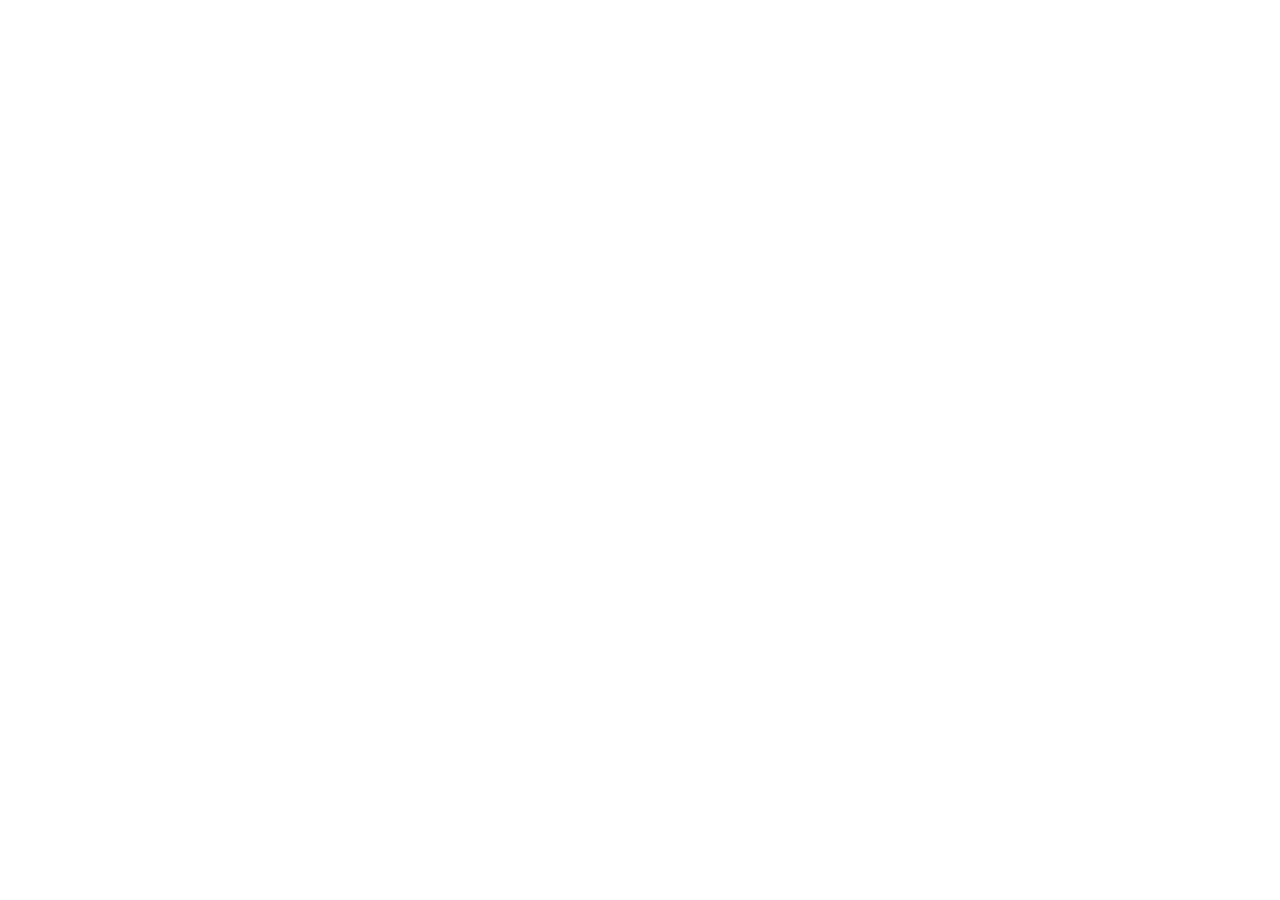
==== index.html @ 2e766494 "favicon eingebunden" ====
<!doctype html>
<html lang="de">
  <head>
    <meta charset="UTF-8" />
    <meta name="viewport" content="width=device-width, initial-scale=1.0" />
    <title>Book Store</title>
    <link rel="stylesheet" href="style.css" />
    <script src="./script/base.js" defer></script>
    <script src="./script/data.js" defer></script>

    <link rel="icon" type="image/png" href="./assets/icon/favicon.png" />
  </head>
  <body></body>
</html>
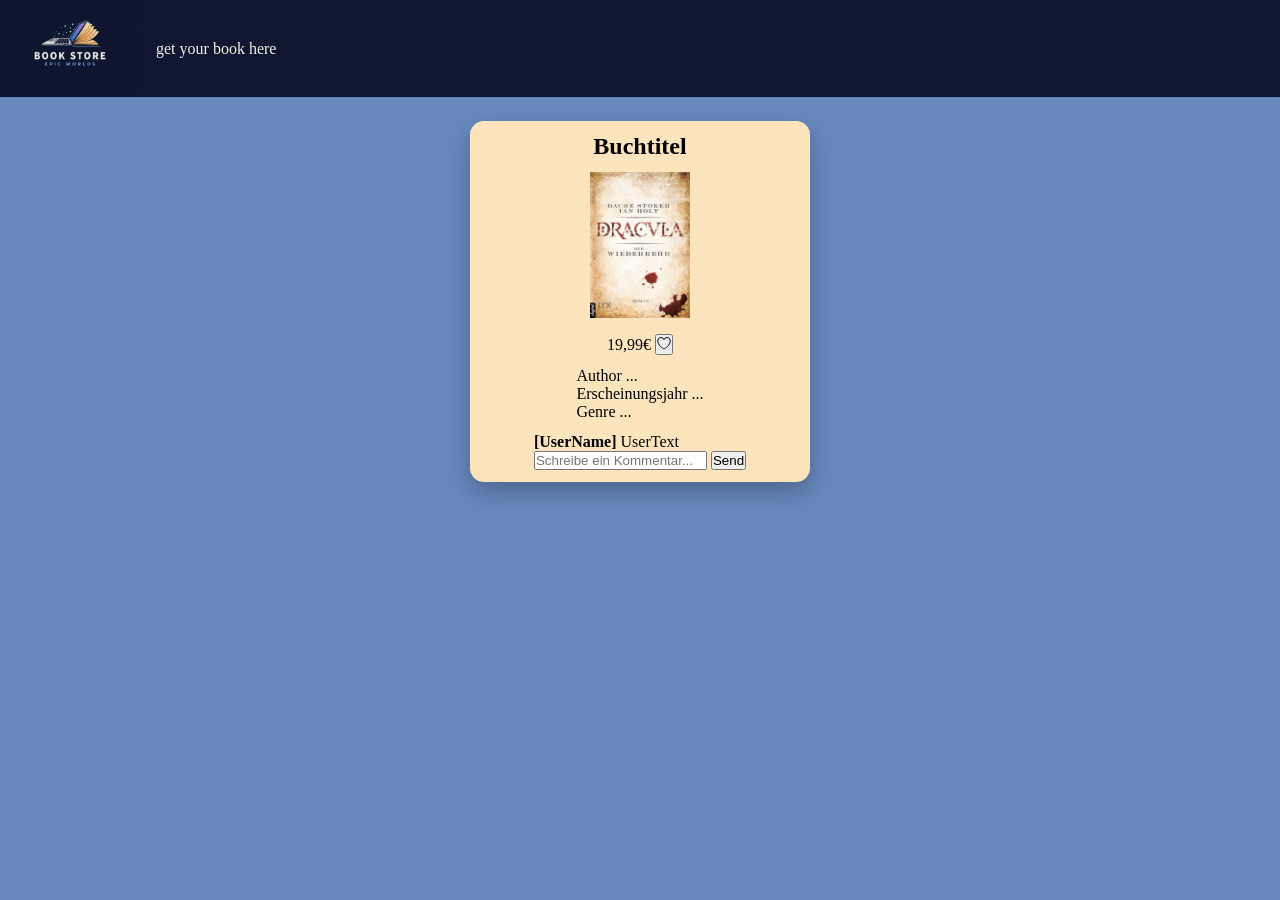
==== commit 31438079: "html grundgerüst erstellt + css basics" ====
--- a/index.html
+++ b/index.html
@@ -10,5 +10,58 @@
 
     <link rel="icon" type="image/png" href="./assets/icon/favicon.png" />
   </head>
-  <body></body>
+  <body>
+    <header class="header">
+      <div>
+        <img src="./assets/logo.png" class="logo" />
+      </div>
+      <div>get your book here</div>
+    </header>
+    <main>
+      <!-----  Book Card 1    ------->
+      <section class="book-card">
+        <h2 class="book-title">Buchtitel</h2>
+
+        <div class="book-img-container">
+          <img src="./assets/img/dracula.jpeg" class="book-image" alt="Cover von Dracule - Die Wiederkehr" />
+        </div>
+        <!-----  Book PRICE & LIKE    ------->
+        <div class="book-info">
+          <span class="book-price">19,99€</span>
+          <button class="like-button" type="button">
+            <img src="./assets/icon/Heart--Streamline-Flex.svg" alt="Like Icon" />
+          </button>
+        </div>
+        <!-----  Book FACTS    ------->
+
+        <div class="book-facts">
+          <div>
+            <span>Author</span>
+            <span>...</span>
+          </div>
+
+          <div>
+            <span>Erscheinungsjahr</span>
+            <span>...</span>
+          </div>
+
+          <div>
+            <span>Genre</span>
+            <span>...</span>
+          </div>
+        </div>
+        <!-----  COMMENT SECTION    ------->
+        <div class="comment-section">
+          <div class="comment-list">
+            <div class="single-comment"><strong>[UserName]</strong> UserText</div>
+          </div>
+          <!-----  INPUT    ------->
+          <div class="form">
+            <input type="text" placeholder="Schreibe ein Kommentar..." />
+            <button>Send</button>
+          </div>
+        </div>
+      </section>
+    </main>
+  </body>
 </html>
--- a/style.css
+++ b/style.css
@@ -0,0 +1,69 @@
+* {
+  box-sizing: border-box;
+  margin: 0;
+  padding: 0;
+}
+
+:root {
+  --primary-color: rgb(14, 23, 47); /* Logo Hintergrund */
+  --primary-light: rgb(24, 48, 84);
+
+  --accent-color: rgb(103, 137, 190); /* Logo Akzentfarbe */
+  --accent-hover: rgb(129, 162, 214);
+
+  --paper-color: rgb(252, 228, 188); /* Bücherseitenfarbe */
+  --paper-dark: rgb(224, 196, 152);
+
+  --text-light: rgb(245, 241, 232);
+  --text-dark: rgb(28, 28, 28);
+
+  --like-color: rgb(196, 72, 92);
+  --border-color: rgba(255, 255, 255, 0.12);
+  --shadow-color: rgba(0, 0, 0, 0.25);
+}
+
+body {
+  background-color: var(--accent-color);
+}
+
+main {
+  display: flex;
+  justify-content: center;
+  align-items: center;
+  padding-top: 24px;
+}
+
+.header {
+  display: flex;
+  align-items: center;
+
+  gap: 16px;
+  background-color: var(--primary-color);
+  color: var(--text-light);
+}
+
+.logo {
+  width: 140px;
+  height: auto;
+}
+
+.book-card {
+  width: 100%;
+  max-width: 340px; /* kleiner als vorher */
+  background-color: var(--paper-color);
+  border-radius: 14px;
+  overflow: hidden;
+  box-shadow: 0 10px 25px var(--shadow-color);
+
+  display: flex;
+  flex-direction: column;
+  align-items: center;
+
+  padding: 12px;
+  gap: 12px;
+}
+
+.book-image {
+  width: 100px;
+  height: auto;
+}
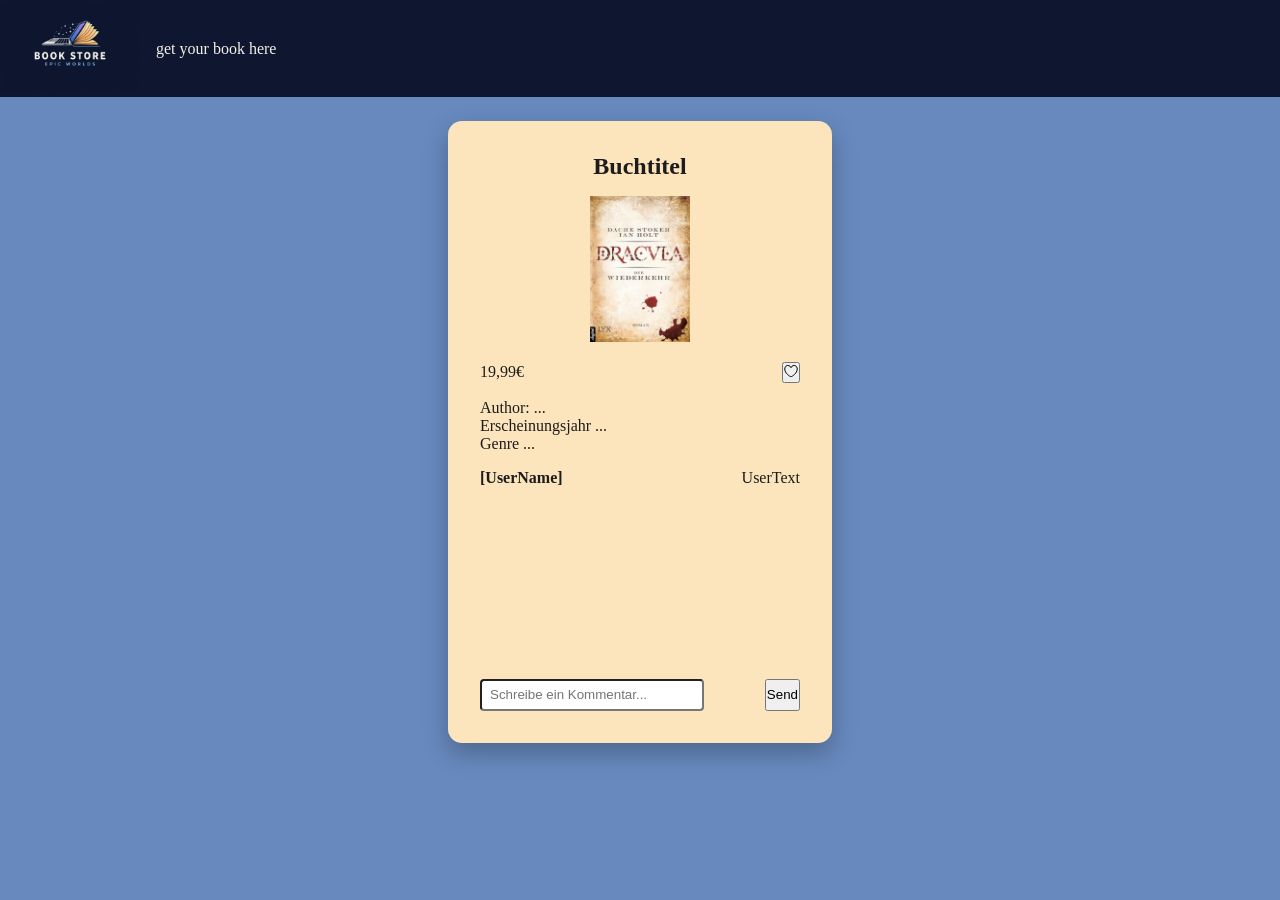
==== commit e5ee6171: "JSON Array erstellt" ====
--- a/index.html
+++ b/index.html
@@ -36,7 +36,7 @@
 
         <div class="book-facts">
           <div>
-            <span>Author</span>
+            <span>Author:</span>
             <span>...</span>
           </div>
 
--- a/style.css
+++ b/style.css
@@ -48,9 +48,10 @@
 }
 
 .book-card {
-  width: 100%;
-  max-width: 340px; /* kleiner als vorher */
+  width: 24rem;
+
   background-color: var(--paper-color);
+  color: var(--text-dark);
   border-radius: 14px;
   overflow: hidden;
   box-shadow: 0 10px 25px var(--shadow-color);
@@ -59,11 +60,53 @@
   flex-direction: column;
   align-items: center;
 
-  padding: 12px;
-  gap: 12px;
+  padding: 32px;
+  gap: 16px;
 }
 
 .book-image {
   width: 100px;
   height: auto;
 }
+
+.book-info {
+  width: 100%;
+  display: flex;
+  justify-content: space-between;
+  align-items: center;
+}
+
+.book-facts {
+  width: 100%;
+  display: flex;
+  flex-direction: column;
+  justify-content: space-between;
+}
+
+.comment-section {
+  width: 100%;
+  display: flex;
+  flex-direction: column;
+  justify-content: space-between;
+
+  gap: 12rem;
+}
+
+.single-comment {
+  width: 100%;
+  display: flex;
+  justify-content: space-between;
+}
+
+.form {
+  width: 100%;
+  display: flex;
+  justify-content: space-between;
+}
+
+input {
+  width: 14rem;
+  height: 2rem;
+  border-radius: 4px;
+  padding: 0.5rem;
+}
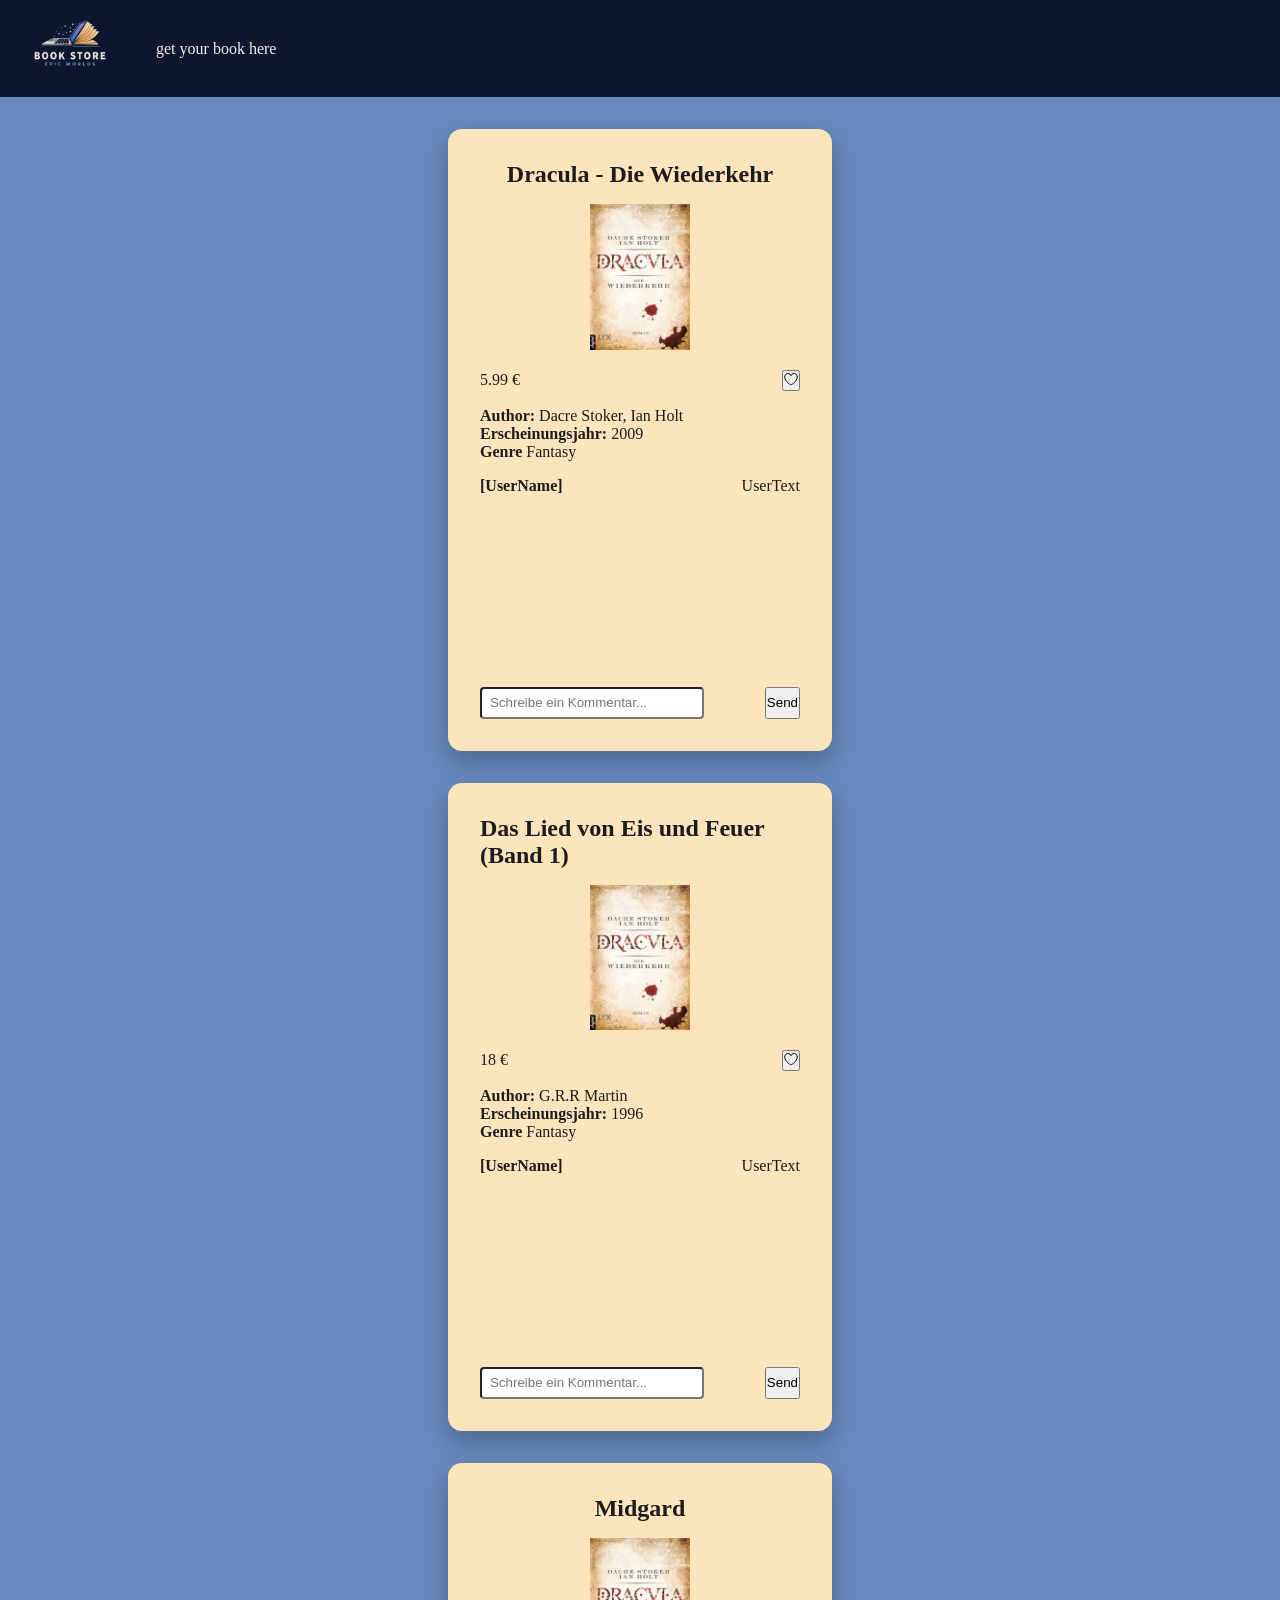
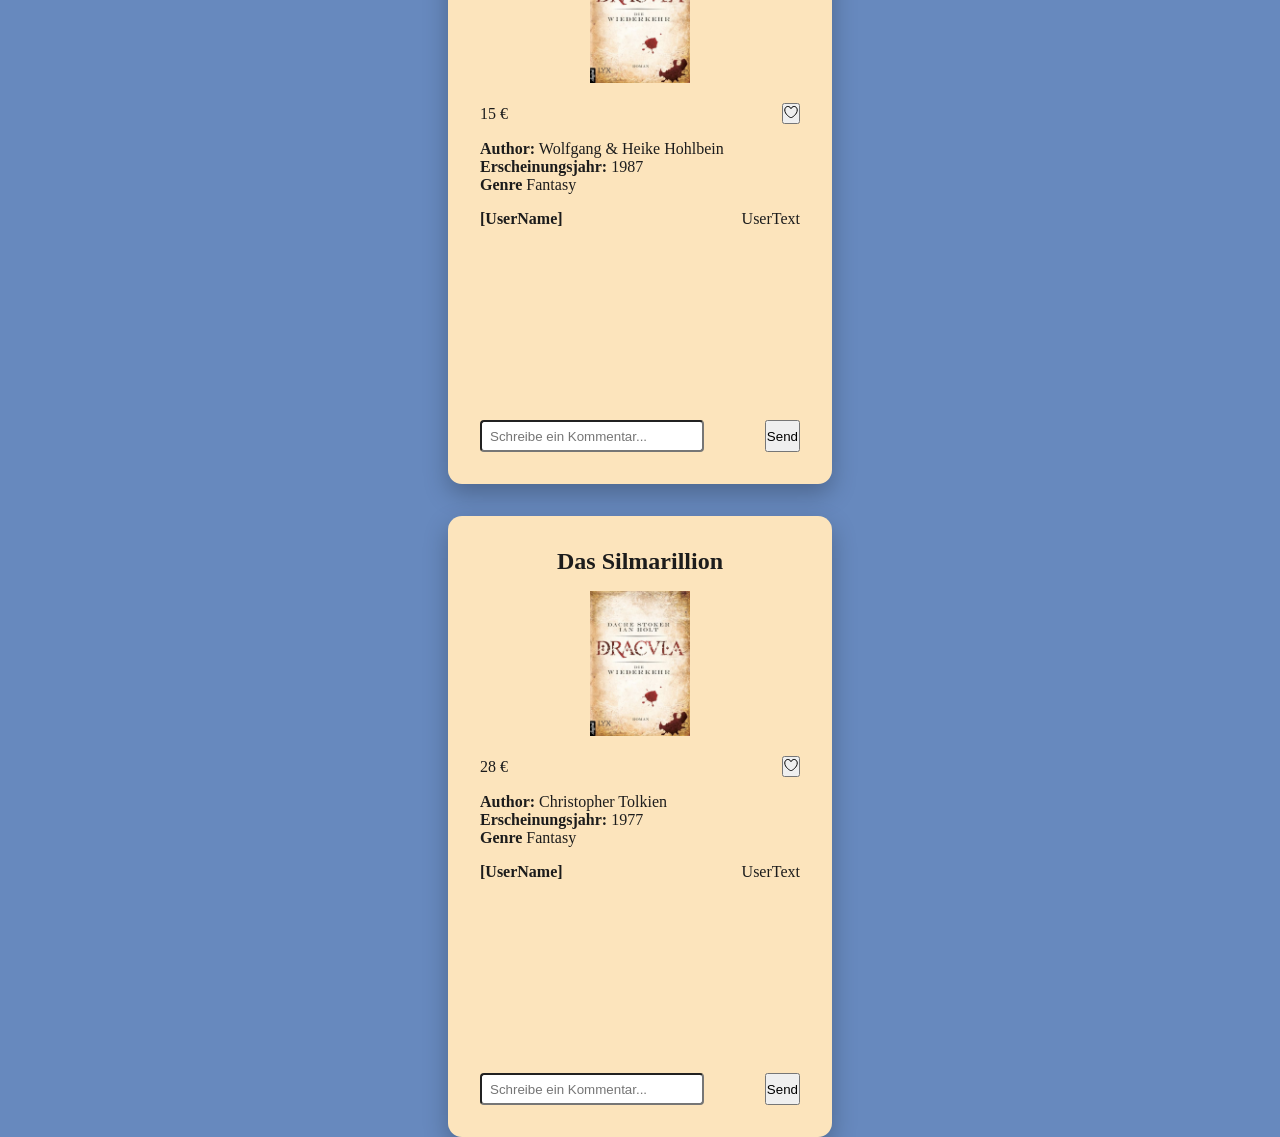
==== commit 9d18028a: "Einzelne Bücher gerendert" ====
--- a/index.html
+++ b/index.html
@@ -7,61 +7,16 @@
     <link rel="stylesheet" href="style.css" />
     <script src="./script/base.js" defer></script>
     <script src="./script/data.js" defer></script>
-
+    <script src="./script/template.js" defer></script>
     <link rel="icon" type="image/png" href="./assets/icon/favicon.png" />
   </head>
-  <body>
+  <body onload="init()">
     <header class="header">
       <div>
         <img src="./assets/logo.png" class="logo" />
       </div>
       <div>get your book here</div>
     </header>
-    <main>
-      <!-----  Book Card 1    ------->
-      <section class="book-card">
-        <h2 class="book-title">Buchtitel</h2>
-
-        <div class="book-img-container">
-          <img src="./assets/img/dracula.jpeg" class="book-image" alt="Cover von Dracule - Die Wiederkehr" />
-        </div>
-        <!-----  Book PRICE & LIKE    ------->
-        <div class="book-info">
-          <span class="book-price">19,99€</span>
-          <button class="like-button" type="button">
-            <img src="./assets/icon/Heart--Streamline-Flex.svg" alt="Like Icon" />
-          </button>
-        </div>
-        <!-----  Book FACTS    ------->
-
-        <div class="book-facts">
-          <div>
-            <span>Author:</span>
-            <span>...</span>
-          </div>
-
-          <div>
-            <span>Erscheinungsjahr</span>
-            <span>...</span>
-          </div>
-
-          <div>
-            <span>Genre</span>
-            <span>...</span>
-          </div>
-        </div>
-        <!-----  COMMENT SECTION    ------->
-        <div class="comment-section">
-          <div class="comment-list">
-            <div class="single-comment"><strong>[UserName]</strong> UserText</div>
-          </div>
-          <!-----  INPUT    ------->
-          <div class="form">
-            <input type="text" placeholder="Schreibe ein Kommentar..." />
-            <button>Send</button>
-          </div>
-        </div>
-      </section>
-    </main>
+    <main id="content"></main>
   </body>
 </html>
--- a/style.css
+++ b/style.css
@@ -30,7 +30,10 @@
   display: flex;
   justify-content: center;
   align-items: center;
-  padding-top: 24px;
+  flex-direction: column;
+  padding-top: 32px;
+
+  gap: 32px;
 }
 
 .header {
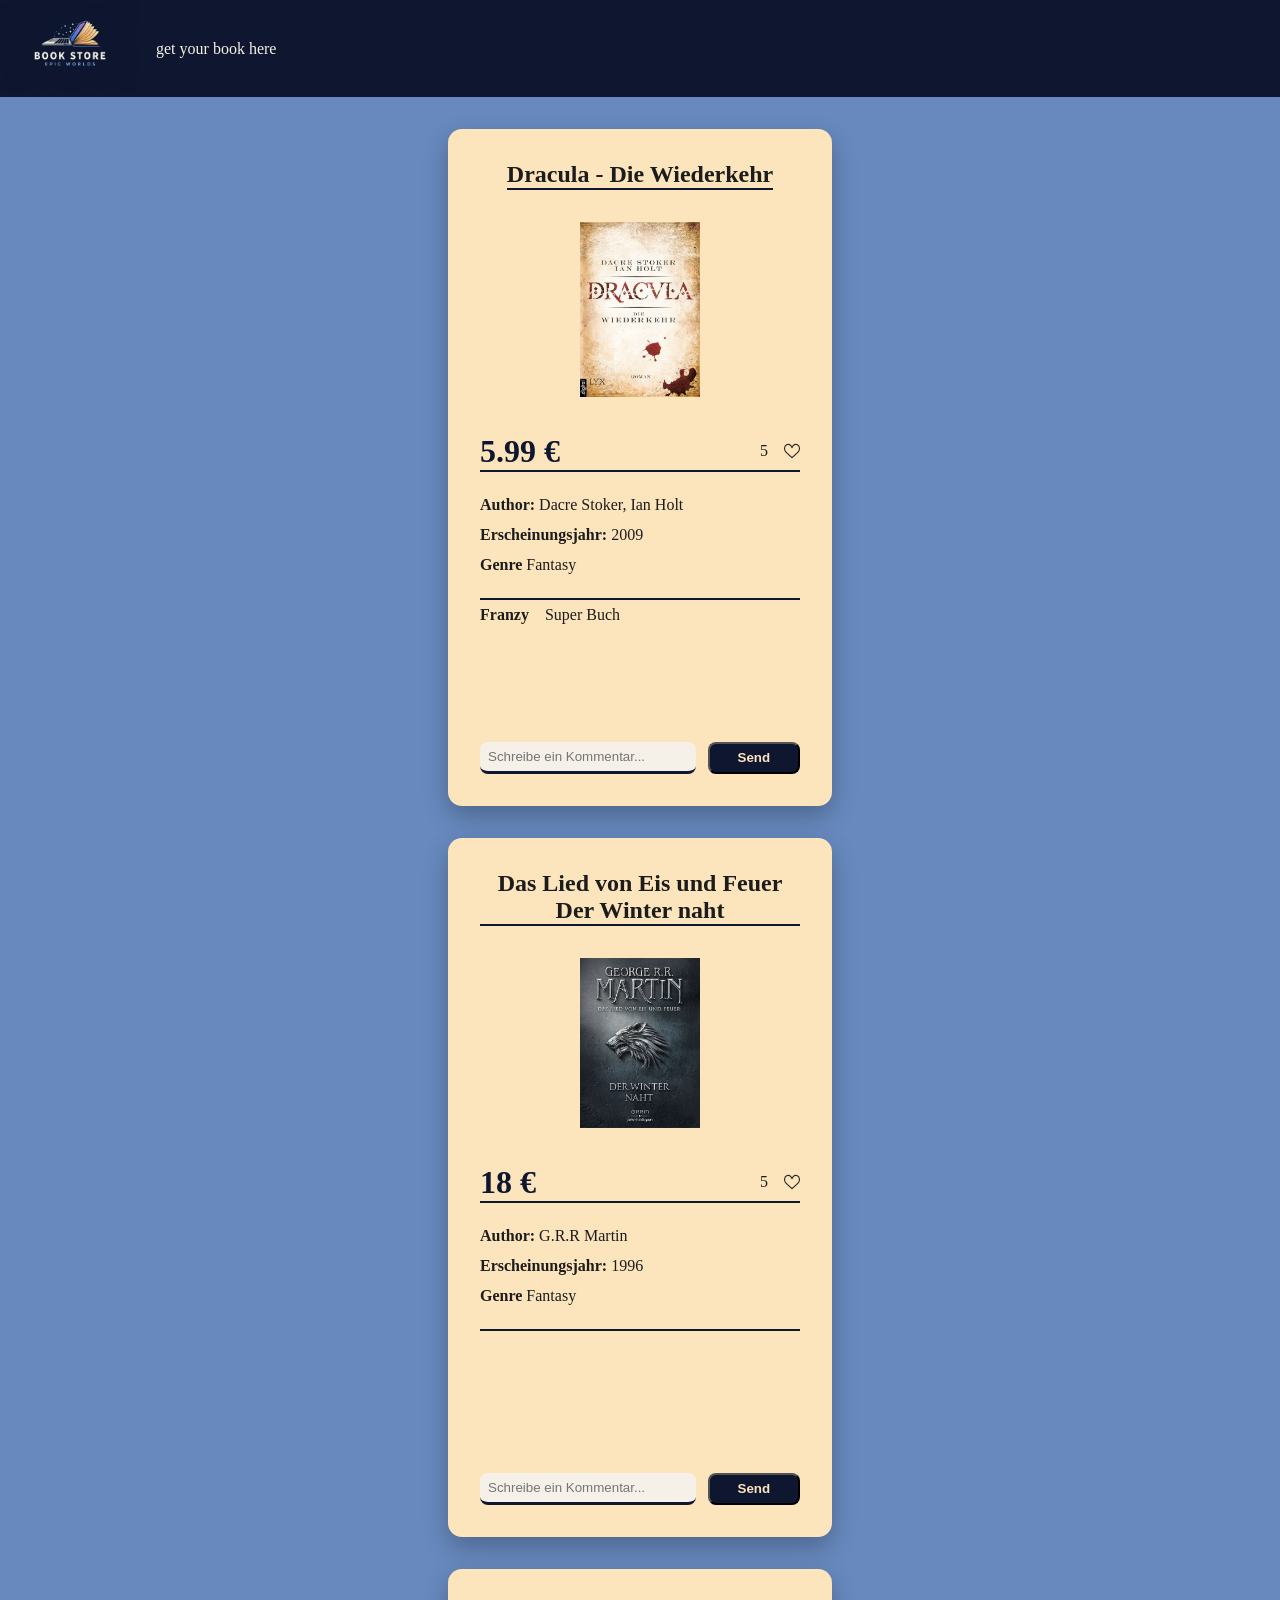
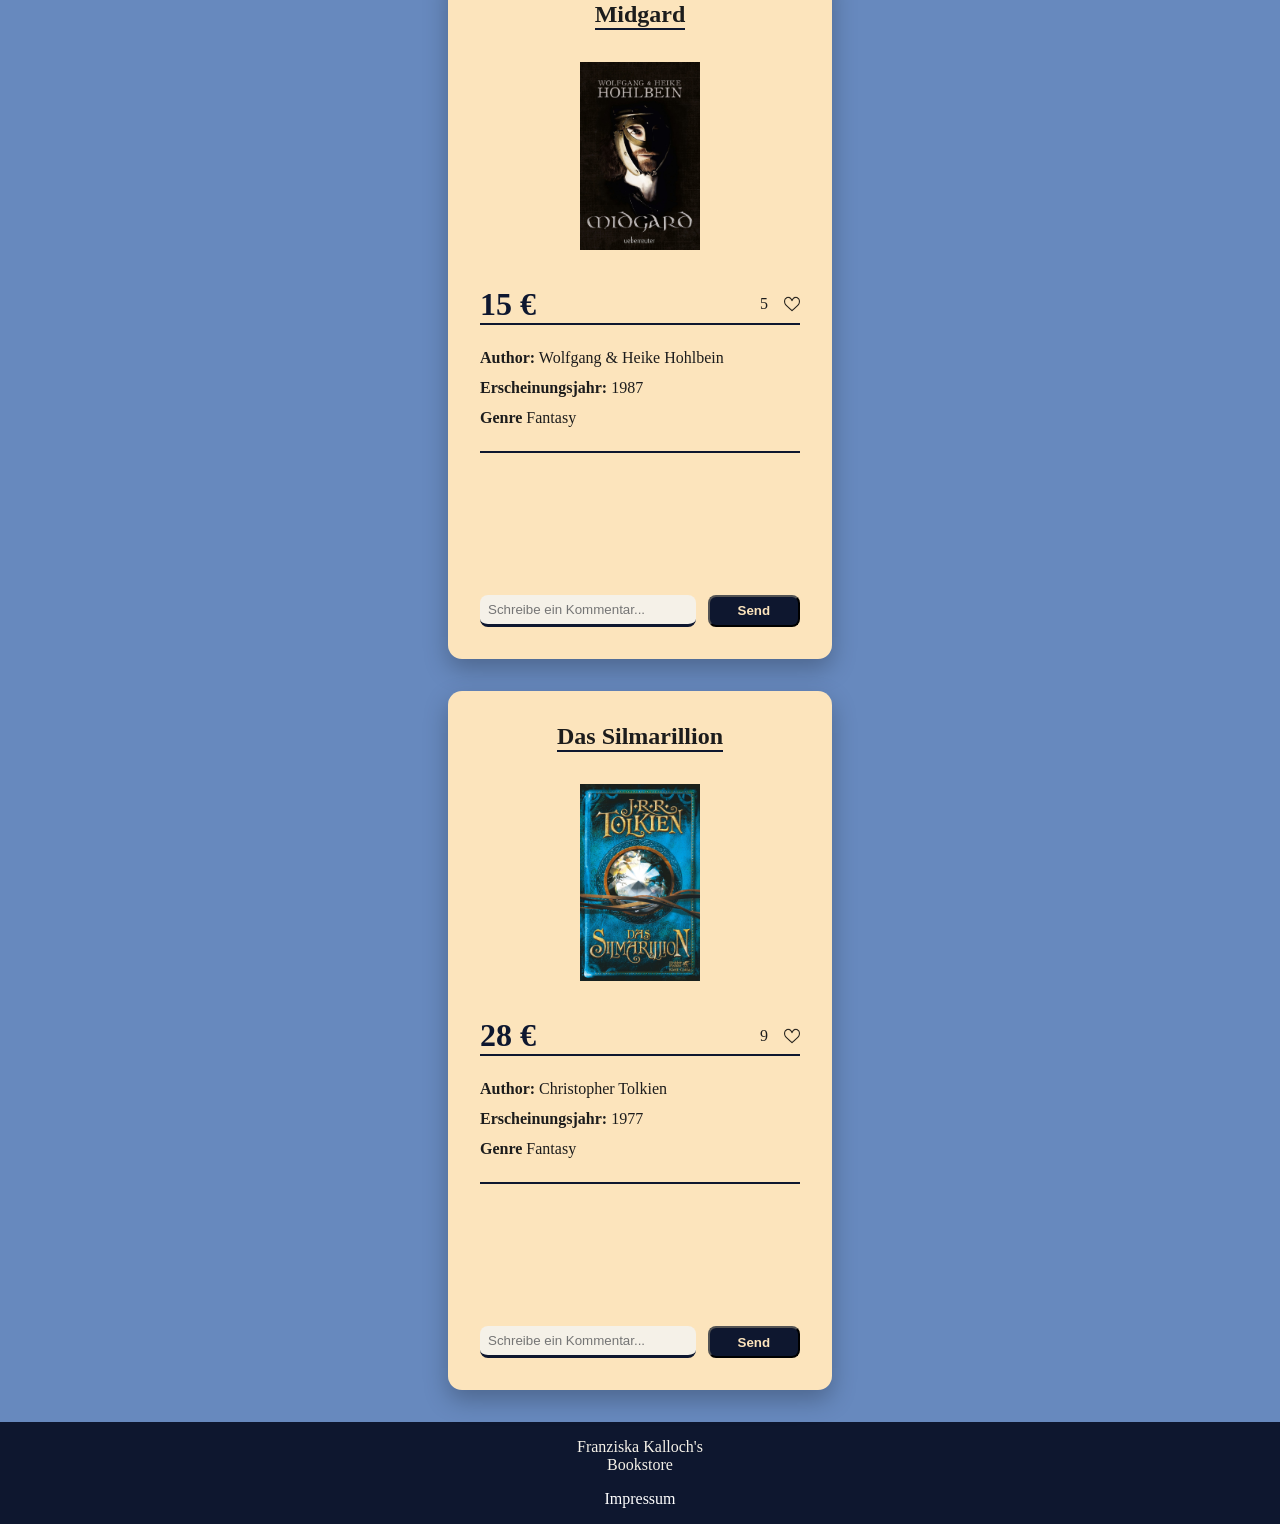
==== commit fa18f795: "responsive design max width 768px" ====
--- a/index.html
+++ b/index.html
@@ -4,7 +4,8 @@
     <meta charset="UTF-8" />
     <meta name="viewport" content="width=device-width, initial-scale=1.0" />
     <title>Book Store</title>
-    <link rel="stylesheet" href="style.css" />
+    <link rel="stylesheet" href="./styles/style.css" />
+    <link rel="stylesheet" href="./styles/responsive.css" />
     <script src="./script/base.js" defer></script>
     <script src="./script/data.js" defer></script>
     <script src="./script/template.js" defer></script>
@@ -18,5 +19,14 @@
       <div>get your book here</div>
     </header>
     <main id="content"></main>
+    <footer>
+      <div class="footer-text">
+    <span> Franziska Kalloch's</span>
+    <span>Bookstore</span>
+    </div>
+    <div>
+      <a href="#"">Impressum</a>
+    </div>
+    </footer>
   </body>
 </html>
--- a/styles/style.css
+++ b/styles/style.css
@@ -0,0 +1,204 @@
+* {
+  box-sizing: border-box;
+  margin: 0;
+  padding: 0;
+}
+
+:root {
+  --primary-color: rgb(14, 23, 47); /* Logo Hintergrund */
+  --primary-light: rgb(24, 48, 84);
+
+  --accent-color: rgb(103, 137, 190); /* Logo Akzentfarbe */
+  --accent-hover: rgb(129, 162, 214);
+
+  --paper-color: rgb(252, 228, 188); /* Bücherseitenfarbe */
+  --paper-dark: rgb(224, 196, 152);
+
+  --text-light: rgb(245, 241, 232);
+  --text-dark: rgb(28, 28, 28);
+
+  --like-color: rgb(196, 72, 92);
+  --border-color: rgba(255, 255, 255, 0.12);
+  --shadow-color: rgba(0, 0, 0, 0.25);
+}
+
+body {
+  background-color: var(--accent-color);
+}
+
+main {
+  display: flex;
+  justify-content: center;
+  align-items: center;
+  flex-direction: column;
+  padding-top: 32px;
+  padding-bottom: 32px;
+
+  gap: 32px;
+}
+
+.header {
+  display: flex;
+  align-items: center;
+
+  gap: 16px;
+  background-color: var(--primary-color);
+  color: var(--text-light);
+}
+
+.logo {
+  width: 140px;
+  height: auto;
+}
+
+.book-card {
+  width: 24rem;
+  min-width: 24rem;
+
+  background-color: var(--paper-color);
+  color: var(--text-dark);
+  border-radius: 14px;
+  overflow: hidden;
+  box-shadow: 0 10px 25px var(--shadow-color);
+
+  display: flex;
+  flex-direction: column;
+  align-items: center;
+
+  padding: 2rem;
+  gap: 1.5rem;
+}
+
+.book-title {
+  margin: auto;
+  text-align: center;
+
+  border-bottom: 2px solid var(--primary-color);
+}
+
+.book-image {
+  width: 120px;
+  height: auto;
+  padding-top: 0.5rem;
+  padding-bottom: 0.5rem;
+}
+
+.book-info {
+  width: 100%;
+  display: flex;
+  justify-content: space-between;
+
+  border-bottom: 2px solid var(--primary-color);
+}
+
+.like-container {
+  display: flex;
+  align-items: center;
+  gap: 1rem;
+}
+
+.book-price {
+  font-size: 2rem;
+  color: var(--primary-color);
+  font-weight: bold;
+}
+
+.like-button {
+  background-color: var(--paper-color);
+  border: none;
+  display: flex;
+  transition: transform 1s ease-in;
+}
+
+.like-button:hover {
+  transform: translateY(-5px) scale(1.5);
+}
+
+.like-button img {
+  width: 1rem;
+}
+
+.book-facts {
+  width: 100%;
+  display: flex;
+  flex-direction: column;
+
+  gap: 12px;
+}
+
+.comment-section {
+  width: 100%;
+  display: flex;
+  flex-direction: column;
+  justify-content: space-between;
+
+  border-top: 2px solid var(--primary-color);
+  padding-top: 6px;
+
+  gap: 1rem;
+}
+
+.comment-list {
+  width: 100%;
+  height: 120px; /* feste Höhe */
+  overflow-y: auto; /* Scroll aktivieren */
+
+  overflow-wrap: break-word;
+}
+
+.single-comment {
+  width: 100%;
+  display: flex;
+  align-items: flex-start;
+
+  gap: 1rem;
+}
+
+.form {
+  width: 100%;
+  display: flex;
+  justify-content: space-between;
+}
+
+.form input {
+  width: 14rem;
+  height: 2rem;
+  padding: 0.5rem;
+
+  background-color: var(--text-light);
+  border: none;
+
+  border-radius: 8px;
+  border-bottom: solid var(--primary-color);
+}
+
+.btn {
+  width: 30%;
+  margin-left: 12px;
+  border-radius: 8px;
+  color: var(--paper-color);
+  background-color: var(--primary-color);
+  font-weight: bold;
+}
+
+footer {
+  display: flex;
+  flex-direction: column;
+  align-items: center;
+  padding: 1rem;
+
+  gap: 16px;
+  background-color: var(--primary-color);
+  color: var(--text-light);
+}
+
+a {
+  text-decoration: none;
+  color: white;
+}
+
+.footer-text {
+  display: flex;
+  flex-direction: column;
+  align-items: center;
+}
--- a/styles/responsive.css
+++ b/styles/responsive.css
@@ -0,0 +1,30 @@
+@media (max-width: 768px) {
+  .header {
+    flex-direction: column;
+    text-align: center;
+    padding: 1rem;
+    gap: 0px;
+  }
+
+  .book-card {
+    width: 100%;
+    max-width: 24rem;
+  }
+
+  .form {
+    flex-direction: column;
+    align-items: center;
+    gap: 0.5rem;
+  }
+
+  .form input {
+    width: 100%;
+  }
+
+  .btn {
+    width: 100%;
+    margin-left: 0;
+  }
+}
+
+@media (min-width: );
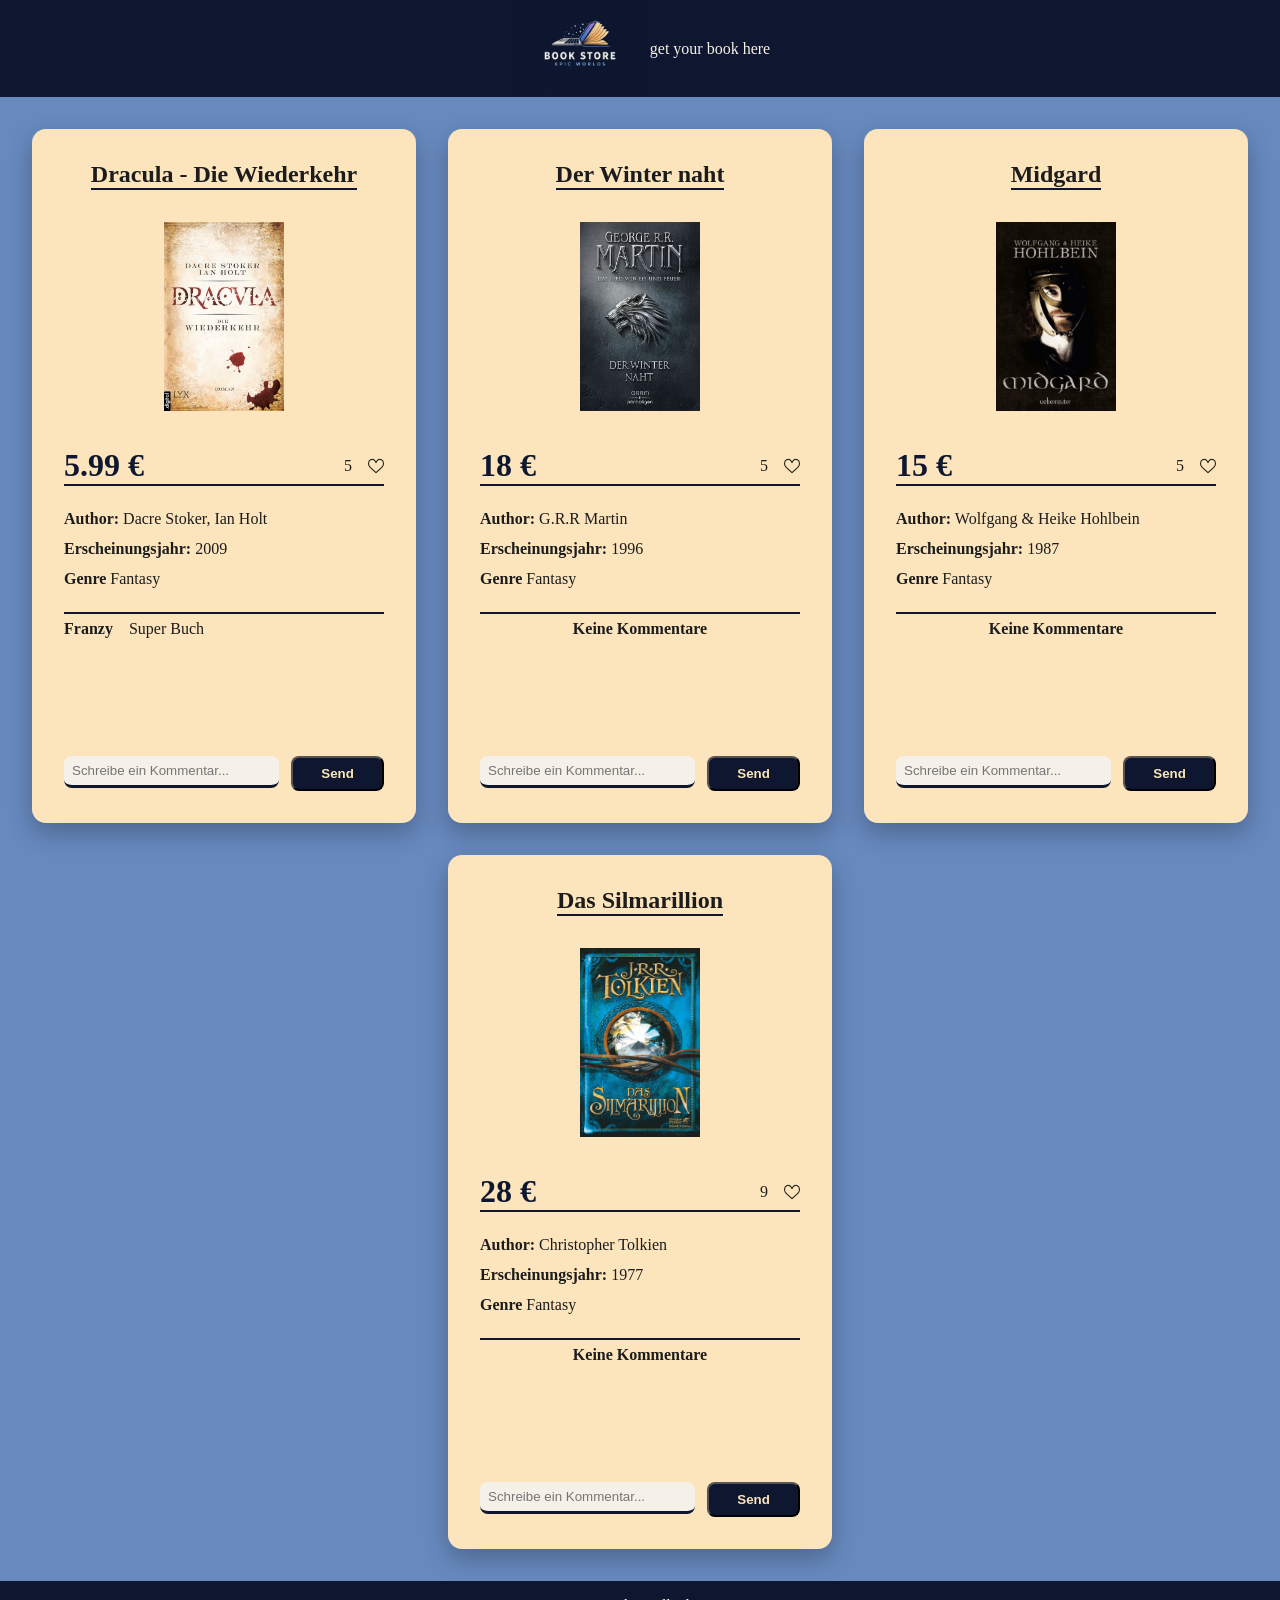
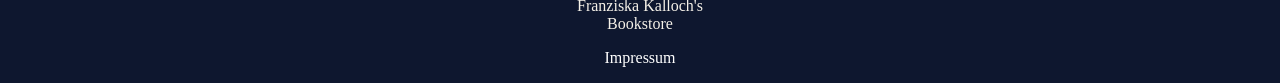
==== commit 612da69f: "header - content limitation" ====
--- a/index.html
+++ b/index.html
@@ -13,19 +13,23 @@
   </head>
   <body onload="init()">
     <header class="header">
+      <div class="content-limitation-header">
       <div>
         <img src="./assets/logo.png" class="logo" />
       </div>
       <div>get your book here</div>
+      </div>
     </header>
+    <div class="wrapper">
     <main id="content"></main>
+    </div>
     <footer>
       <div class="footer-text">
     <span> Franziska Kalloch's</span>
     <span>Bookstore</span>
     </div>
     <div>
-      <a href="#"">Impressum</a>
+      <a href="./impressum.html"">Impressum</a>
     </div>
     </footer>
   </body>
--- a/styles/style.css
+++ b/styles/style.css
@@ -24,26 +24,44 @@
 
 body {
   background-color: var(--accent-color);
+  min-height: 100dvh;
+
+  display: flex;
+  flex-direction: column;
+}
+
+.wrapper {
+  display: flex;
+
+  justify-content: center;
+  align-items: center;
+  flex: 1;
 }
 
 main {
-  display: flex;
-  justify-content: center;
-  align-items: center;
-  flex-direction: column;
-  padding-top: 32px;
-  padding-bottom: 32px;
+  max-width: 1920px;
+
+  display: flex;
+  flex-wrap: wrap;
+  justify-content: center;
+
+  padding: 32px 16px;
 
   gap: 32px;
 }
 
 .header {
-  display: flex;
-  align-items: center;
-
+  width: 100%;
   gap: 16px;
   background-color: var(--primary-color);
   color: var(--text-light);
+}
+
+.content-limitation-header {
+  max-width: 1920px;
+  display: flex;
+  justify-content: center;
+  align-items: center;
 }
 
 .logo {
@@ -70,7 +88,6 @@
 }
 
 .book-title {
-  margin: auto;
   text-align: center;
 
   border-bottom: 2px solid var(--primary-color);
@@ -78,7 +95,7 @@
 
 .book-image {
   width: 120px;
-  height: auto;
+  height: 205px;
   padding-top: 0.5rem;
   padding-bottom: 0.5rem;
 }
@@ -152,6 +169,11 @@
   align-items: flex-start;
 
   gap: 1rem;
+}
+
+.no-comment {
+  display: flex;
+  justify-content: center;
 }
 
 .form {
@@ -179,6 +201,7 @@
   color: var(--paper-color);
   background-color: var(--primary-color);
   font-weight: bold;
+  padding: 8px;
 }
 
 footer {
--- a/styles/responsive.css
+++ b/styles/responsive.css
@@ -27,4 +27,8 @@
   }
 }
 
-@media (min-width: );
+@media (max-width: 480px) {
+  html {
+    font-size: 12px;
+  }
+}
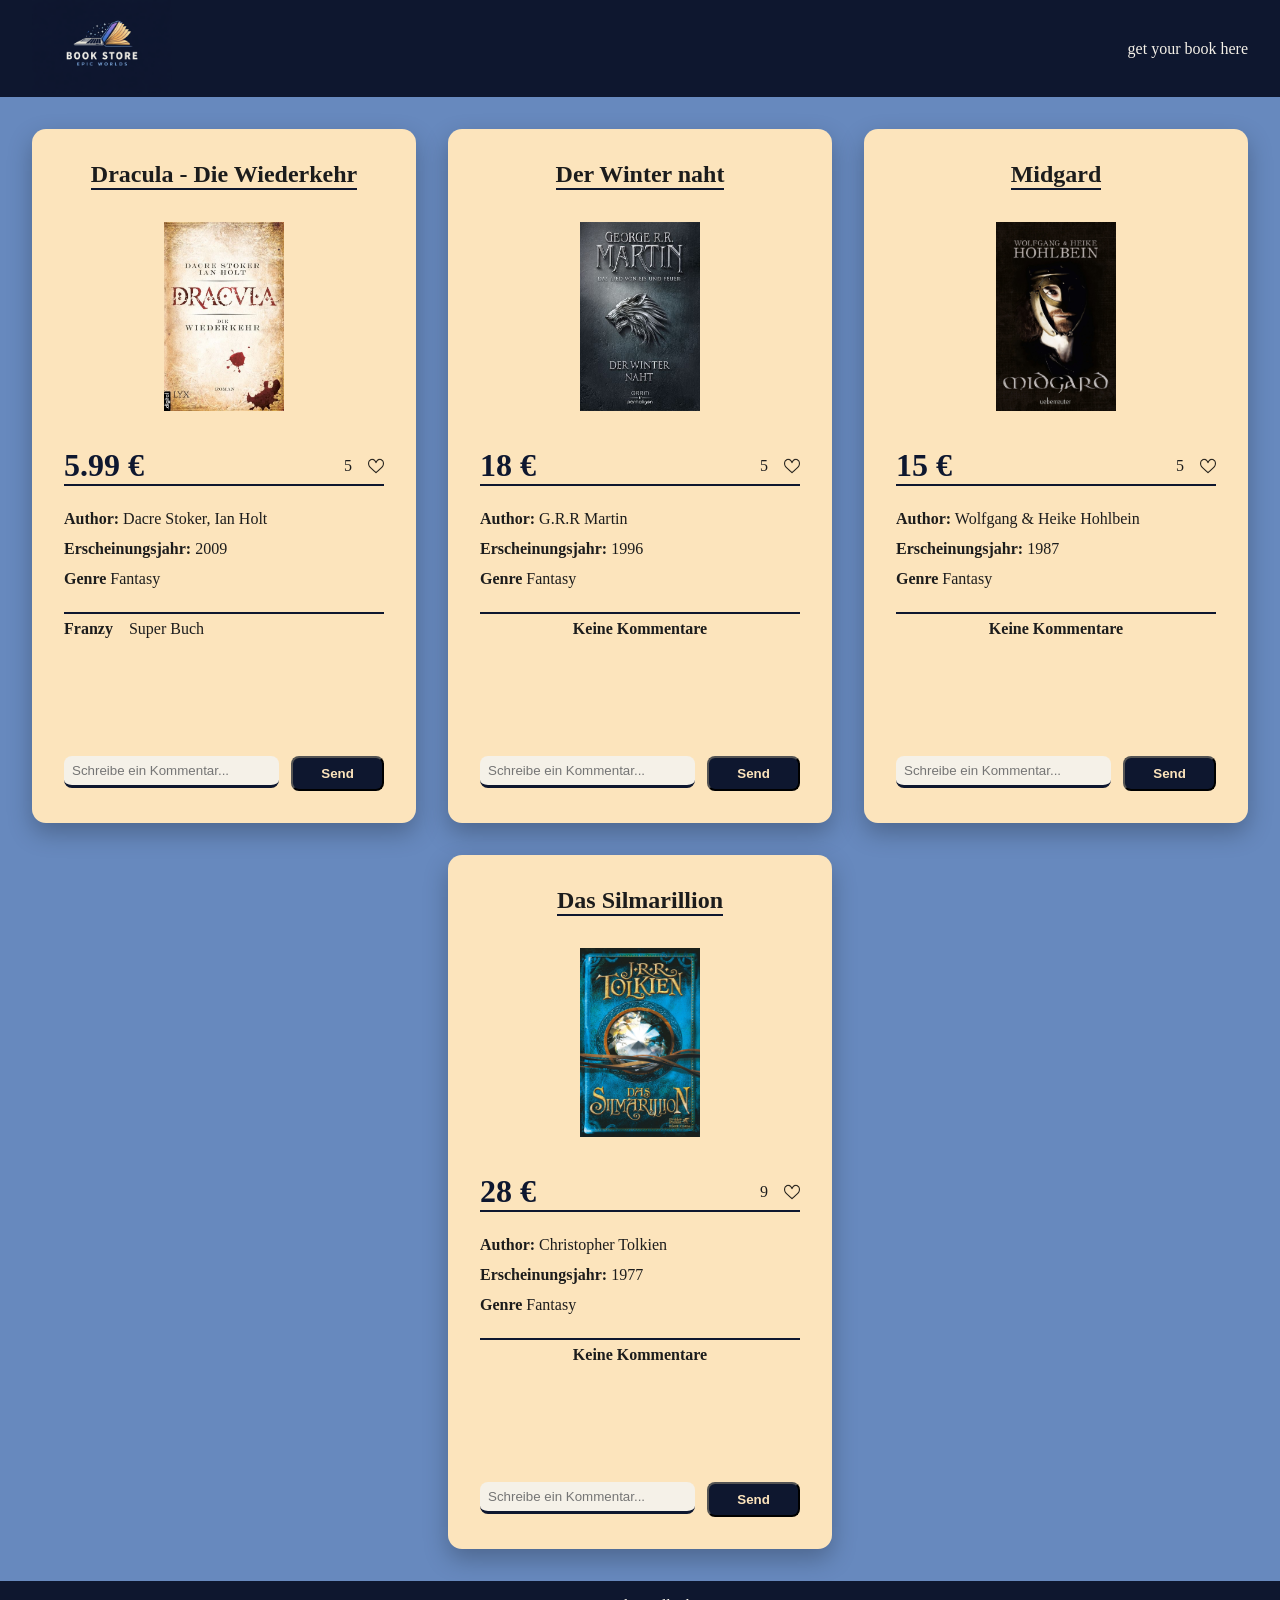
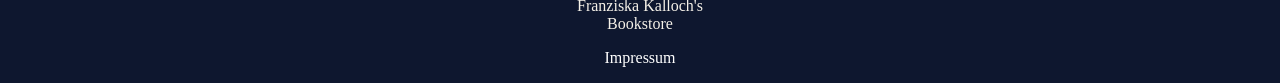
==== commit d5a60675: "header wrapper" ====
--- a/index.html
+++ b/index.html
@@ -14,8 +14,8 @@
   <body onload="init()">
     <header class="header">
       <div class="content-limitation-header">
-      <div>
-        <img src="./assets/logo.png" class="logo" />
+        <div>
+         <img src="./assets/logo.png" class="logo" />
       </div>
       <div>get your book here</div>
       </div>
--- a/styles/style.css
+++ b/styles/style.css
@@ -42,9 +42,8 @@
   max-width: 1920px;
 
   display: flex;
+  justify-content: center;
   flex-wrap: wrap;
-  justify-content: center;
-
   padding: 32px 16px;
 
   gap: 32px;
@@ -55,12 +54,18 @@
   gap: 16px;
   background-color: var(--primary-color);
   color: var(--text-light);
+
+  display: flex;
+  justify-content: center;
+
+  padding-inline: 32px;
 }
 
 .content-limitation-header {
   max-width: 1920px;
-  display: flex;
-  justify-content: center;
+  width: 100%;
+  display: flex;
+  justify-content: space-between;
   align-items: center;
 }
 
